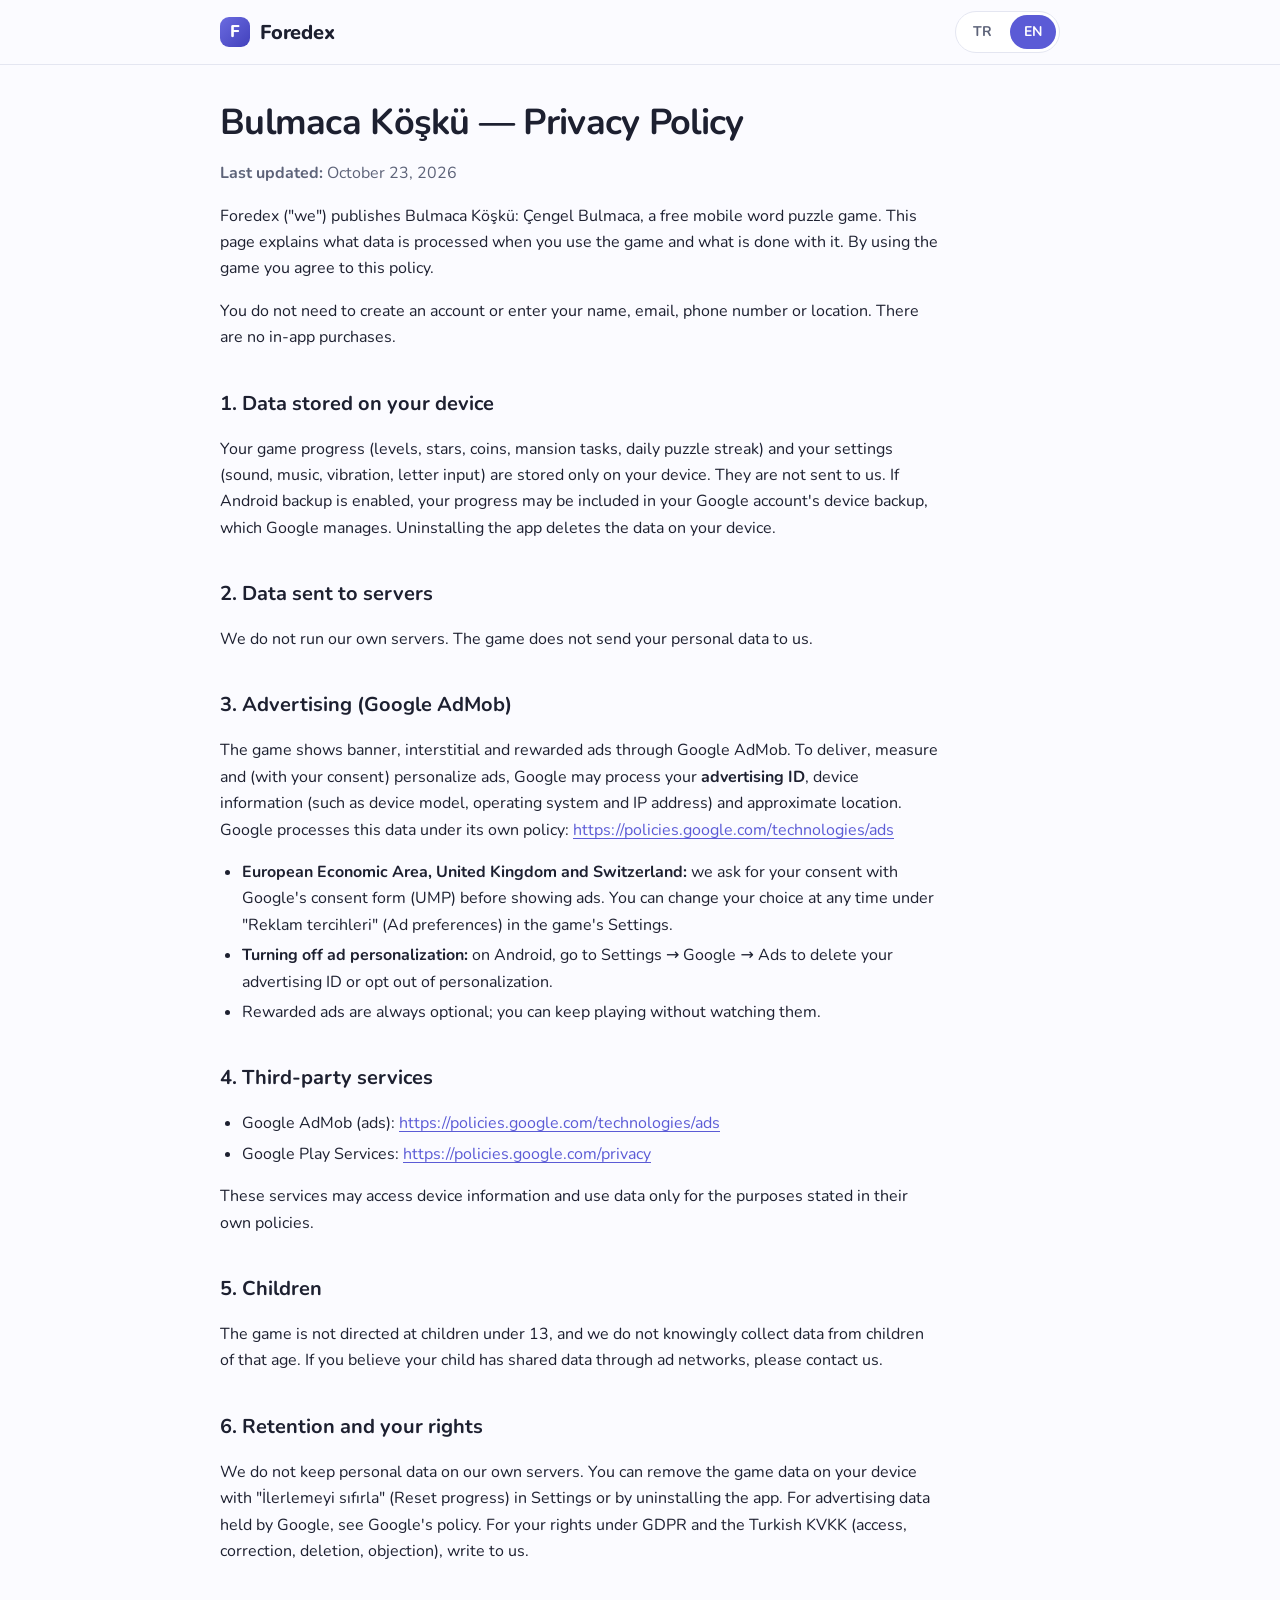
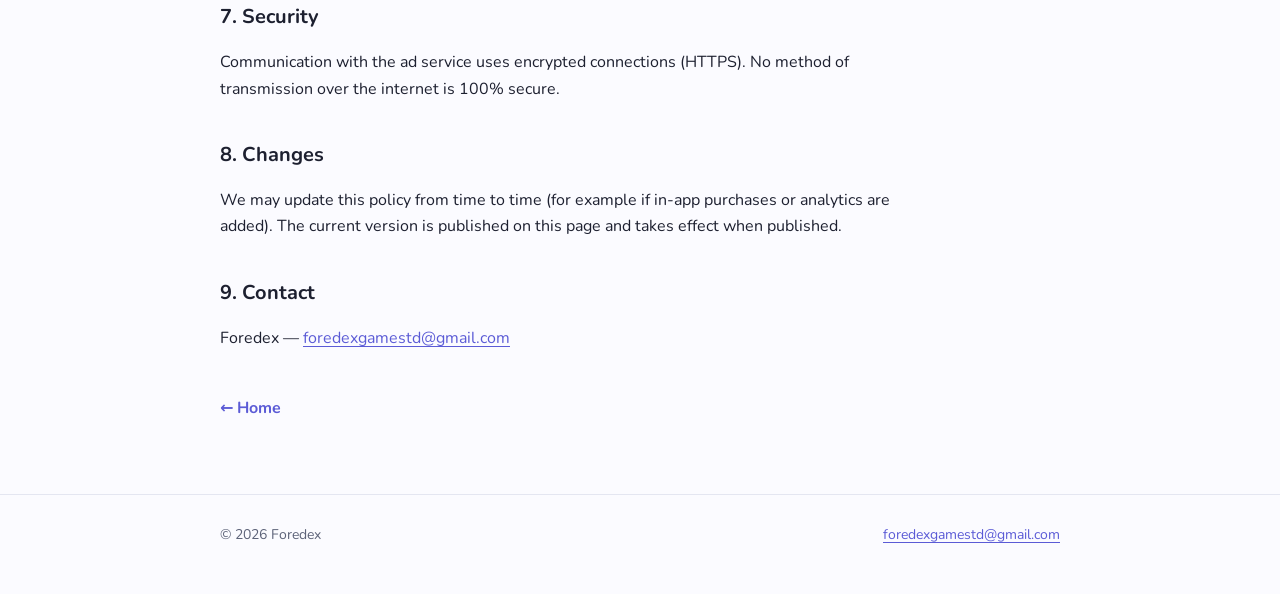
==== bulmaca-kosku/privacy/index.html @ 0a3bf7a4 "Bulmaca Köşkü gizlilik politikası Co-Authored-By: Claude Opus 5.5 <noreply@anthropic.com>" ====
<!DOCTYPE html>
<html lang="tr">
<head>
<meta charset="utf-8">
<meta name="viewport" content="width=device-width, initial-scale=1">
<title>Bulmaca Köşkü — Privacy Policy</title>
<meta name="description" content="Privacy policy / Gizlilik politikası">
<link rel="icon" href="../../assets/favicon.png">
<link rel="preconnect" href="https://fonts.googleapis.com">
<link rel="preconnect" href="https://fonts.gstatic.com" crossorigin>
<link rel="stylesheet" href="https://fonts.googleapis.com/css2?family=Nunito:wght@500;700;800&display=swap">
<link rel="stylesheet" href="../../assets/style.css">
</head>
<body>
<header class="top"><div class="wrap">
  <a class="brand" href="../../"><span class="mark">F</span>Foredex</a>
  <div class="lang" role="group" aria-label="Language / Dil">
    <button type="button" data-lang="tr" aria-pressed="true">TR</button>
    <button type="button" data-lang="en" aria-pressed="false">EN</button>
  </div>
</div></header>
<main class="wrap">
<article class="policy" data-l="tr" lang="tr">
<h1>Bulmaca Köşkü — Gizlilik Politikası</h1>
<p><strong>Son güncelleme:</strong> 23 Ekim 2026</p>
<p>Foredex ("biz") olarak Bulmaca Köşkü: Çengel Bulmaca adlı ücretsiz mobil oyunu yayınlıyoruz. Bu sayfa, oyunu kullanırken hangi verilerin işlendiğini ve bu verilerle ne yapıldığını açıklar. Oyunu kullanarak bu politikayı kabul etmiş olursunuz.</p>
<p>Oyunda hesap oluşturmanız, ad, e-posta, telefon numarası ya da konum girmeniz gerekmez. Uygulama içi satın alma yoktur.</p>
<h2>1. Cihazınızda saklanan veriler</h2>
<p>Oyun ilerlemeniz (bölümler, yıldızlar, altınlar, köşk görevleri, Günün Çengeli serisi) ve ayarlarınız (ses, müzik, titreşim, harf girişi) yalnızca cihazınızda saklanır. Bu bilgiler bize gönderilmez. Android'in yedekleme özelliği açıksa ilerlemeniz Google hesabınızın cihaz yedeğine dahil edilebilir; bu yedeği Google yönetir. Uygulamayı silerseniz cihazdaki veriler de silinir.</p>
<h2>2. Sunucuya gönderilen veriler</h2>
<p>Kendi sunucumuz yoktur. Oyun, kişisel verilerinizi bize göndermez.</p>
<h2>3. Reklamlar (Google AdMob)</h2>
<p>Oyun, Google AdMob aracılığıyla banner, geçiş ve ödüllü reklamlar gösterir. Google, reklamları sunmak, ölçmek ve (izin verdiyseniz) kişiselleştirmek için <strong>reklam kimliğinizi</strong>, cihaz bilgilerinizi (cihaz modeli, işletim sistemi, IP adresi gibi) ve yaklaşık konumunuzu işleyebilir. Bu verileri Google kendi politikasına göre işler: <a href="https://policies.google.com/technologies/ads" rel="noopener">https://policies.google.com/technologies/ads</a></p>
<ul>
<li><strong>Avrupa Ekonomik Alanı, Birleşik Krallık ve İsviçre:</strong> Reklam göstermeden önce Google'ın izin penceresi (UMP) ile onayınızı isteriz. Onayınızı oyunun Ayarlar ekranındaki "Reklam tercihleri" bölümünden istediğiniz zaman değiştirebilirsiniz.</li>
<li><strong>Reklam kişiselleştirmesini kapatma:</strong> Android'de Ayarlar → Google → Reklamlar bölümünden reklam kimliğinizi silebilir veya kişiselleştirmeyi kapatabilirsiniz.</li>
<li>Ödüllü reklamlar her zaman isteğe bağlıdır; izlemezseniz oyun oynamaya devam edebilirsiniz.</li>
</ul>
<h2>4. Üçüncü taraf hizmetler</h2>
<ul>
<li>Google AdMob (reklamlar): <a href="https://policies.google.com/technologies/ads" rel="noopener">https://policies.google.com/technologies/ads</a></li>
<li>Google Play Hizmetleri: <a href="https://policies.google.com/privacy" rel="noopener">https://policies.google.com/privacy</a></li>
</ul>
<p>Bu hizmetler cihaz bilgilerine erişebilir ve verileri kendi politikalarında belirtilen amaçlarla kullanır.</p>
<h2>5. Çocuklar</h2>
<p>Oyun 13 yaşın altındaki çocuklara yönelik değildir ve bilerek bu yaştaki çocuklardan veri toplamayız. Çocuğunuzun reklam ağları aracılığıyla veri paylaştığını düşünüyorsanız bizimle iletişime geçin.</p>
<h2>6. Verilerinizin saklanması ve haklarınız</h2>
<p>Kendi sunucularımızda kişisel verinizi tutmayız. Cihazınızdaki oyun verilerini, oyunun Ayarlar ekranındaki "İlerlemeyi sıfırla" ile veya uygulamayı silerek kaldırabilirsiniz. Google'ın tuttuğu reklam verileri için Google'ın politikasına bakın. KVKK ve GDPR kapsamındaki haklarınız (erişim, düzeltme, silme, itiraz) için bize yazabilirsiniz.</p>
<h2>7. Güvenlik</h2>
<p>Reklam hizmetiyle yapılan iletişim şifreli bağlantı (HTTPS) üzerinden gerçekleşir. İnternet üzerinden hiçbir iletim yönteminin %100 güvenli olmadığını unutmayın.</p>
<h2>8. Değişiklikler</h2>
<p>Bu politikayı zaman zaman güncelleyebiliriz (ör. uygulama içi satın alma veya analitik eklenirse). Güncel sürüm bu sayfada yayınlanır ve yayınlandığı anda yürürlüğe girer.</p>
<h2>9. İletişim</h2>
<p>Foredex — <a href="mailto:foredexgamestd@gmail.com">foredexgamestd@gmail.com</a></p>
</article>
<article class="policy" data-l="en" lang="en" hidden>
<h1>Bulmaca Köşkü — Privacy Policy</h1>
<p><strong>Last updated:</strong> October 23, 2026</p>
<p>Foredex ("we") publishes Bulmaca Köşkü: Çengel Bulmaca, a free mobile word puzzle game. This page explains what data is processed when you use the game and what is done with it. By using the game you agree to this policy.</p>
<p>You do not need to create an account or enter your name, email, phone number or location. There are no in-app purchases.</p>
<h2>1. Data stored on your device</h2>
<p>Your game progress (levels, stars, coins, mansion tasks, daily puzzle streak) and your settings (sound, music, vibration, letter input) are stored only on your device. They are not sent to us. If Android backup is enabled, your progress may be included in your Google account's device backup, which Google manages. Uninstalling the app deletes the data on your device.</p>
<h2>2. Data sent to servers</h2>
<p>We do not run our own servers. The game does not send your personal data to us.</p>
<h2>3. Advertising (Google AdMob)</h2>
<p>The game shows banner, interstitial and rewarded ads through Google AdMob. To deliver, measure and (with your consent) personalize ads, Google may process your <strong>advertising ID</strong>, device information (such as device model, operating system and IP address) and approximate location. Google processes this data under its own policy: <a href="https://policies.google.com/technologies/ads" rel="noopener">https://policies.google.com/technologies/ads</a></p>
<ul>
<li><strong>European Economic Area, United Kingdom and Switzerland:</strong> we ask for your consent with Google's consent form (UMP) before showing ads. You can change your choice at any time under "Reklam tercihleri" (Ad preferences) in the game's Settings.</li>
<li><strong>Turning off ad personalization:</strong> on Android, go to Settings → Google → Ads to delete your advertising ID or opt out of personalization.</li>
<li>Rewarded ads are always optional; you can keep playing without watching them.</li>
</ul>
<h2>4. Third-party services</h2>
<ul>
<li>Google AdMob (ads): <a href="https://policies.google.com/technologies/ads" rel="noopener">https://policies.google.com/technologies/ads</a></li>
<li>Google Play Services: <a href="https://policies.google.com/privacy" rel="noopener">https://policies.google.com/privacy</a></li>
</ul>
<p>These services may access device information and use data only for the purposes stated in their own policies.</p>
<h2>5. Children</h2>
<p>The game is not directed at children under 13, and we do not knowingly collect data from children of that age. If you believe your child has shared data through ad networks, please contact us.</p>
<h2>6. Retention and your rights</h2>
<p>We do not keep personal data on our own servers. You can remove the game data on your device with "İlerlemeyi sıfırla" (Reset progress) in Settings or by uninstalling the app. For advertising data held by Google, see Google's policy. For your rights under GDPR and the Turkish KVKK (access, correction, deletion, objection), write to us.</p>
<h2>7. Security</h2>
<p>Communication with the ad service uses encrypted connections (HTTPS). No method of transmission over the internet is 100% secure.</p>
<h2>8. Changes</h2>
<p>We may update this policy from time to time (for example if in-app purchases or analytics are added). The current version is published on this page and takes effect when published.</p>
<h2>9. Contact</h2>
<p>Foredex — <a href="mailto:foredexgamestd@gmail.com">foredexgamestd@gmail.com</a></p>
</article>
<a class="back" href="../../"><span data-l="tr">← Ana sayfa</span><span data-l="en" hidden>← Home</span></a>
</main>
<footer><div class="wrap">
  <span>© 2026 Foredex</span>
  <span><a href="mailto:foredexgamestd@gmail.com">foredexgamestd@gmail.com</a></span>
</div></footer>
<script src="../../assets/site.js"></script>
</body>
</html>
---- assets/style.css ----
:root{color-scheme:light dark;--bg:#fbfbff;--card:#fff;--fg:#1d2030;--muted:#5d6379;--accent:#5b5bd6;--accent-2:#4241bc;--line:#e4e6f1;--soft:#eef0ff;--shadow:0 1px 2px rgba(29,32,48,.05),0 8px 24px rgba(29,32,48,.06)}
@media (prefers-color-scheme:dark){:root{--bg:#121214;--card:#1b1c22;--fg:#ececf3;--muted:#a4a8bb;--accent:#a0a0f4;--accent-2:#8c8cef;--line:#2b2d38;--soft:#23243a;--shadow:none}}
*{box-sizing:border-box}html{-webkit-text-size-adjust:100%}
body{margin:0;background:var(--bg);color:var(--fg);font:16px/1.65 "Nunito",system-ui,-apple-system,"Segoe UI",Roboto,Helvetica,Arial,sans-serif}
a{color:var(--accent);text-underline-offset:3px}a:hover{color:var(--accent-2)}
.wrap{max-width:880px;margin:0 auto;padding:0 20px}
header.top{border-bottom:1px solid var(--line);background:color-mix(in srgb,var(--bg) 88%,transparent);backdrop-filter:blur(8px);position:sticky;top:0;z-index:5}
header.top .wrap{display:flex;align-items:center;justify-content:space-between;height:64px;gap:12px}
.brand{display:flex;align-items:center;gap:10px;font-weight:800;font-size:20px;color:var(--fg);text-decoration:none;letter-spacing:-.01em}
.brand .mark{width:30px;height:30px;border-radius:9px;background:linear-gradient(135deg,#6b6be0,#4241bc);color:#fff;display:grid;place-items:center;font-size:17px}
.lang{display:flex;gap:4px;padding:3px;border:1px solid var(--line);border-radius:999px;background:var(--card)}
.lang button{border:0;background:transparent;color:var(--muted);font:inherit;font-size:14px;font-weight:700;padding:5px 14px;border-radius:999px;cursor:pointer}
.lang button[aria-pressed=true]{background:var(--accent);color:#fff}
.hero{padding:72px 0 40px}
.hero h1{font-size:clamp(36px,7vw,56px);line-height:1.08;margin:0 0 16px;letter-spacing:-.03em}
.hero h1 span{background:linear-gradient(135deg,#6b6be0,#4241bc);-webkit-background-clip:text;background-clip:text;color:transparent}
@media (prefers-color-scheme:dark){.hero h1 span{background:linear-gradient(135deg,#b3b3ff,#8c8cef);-webkit-background-clip:text;background-clip:text}}
.hero p{font-size:19px;color:var(--muted);max-width:560px;margin:0}
h2.section{font-size:14px;text-transform:uppercase;letter-spacing:.08em;color:var(--muted);margin:48px 0 16px}
.card{display:flex;gap:20px;align-items:center;background:var(--card);border:1px solid var(--line);border-radius:22px;padding:22px;box-shadow:var(--shadow)}
.card img{width:96px;height:96px;border-radius:22px;flex:none}
.card h3{margin:0 0 4px;font-size:22px}
.card p{margin:0 0 12px;color:var(--muted)}
.links{display:flex;flex-wrap:wrap;gap:10px}
.btn{display:inline-block;padding:8px 16px;border-radius:999px;border:1px solid var(--line);color:var(--fg);text-decoration:none;font-weight:700;font-size:14px;background:var(--bg)}
.btn.primary{background:var(--accent);border-color:var(--accent);color:#fff}
.btn.disabled{color:var(--muted);cursor:default}
.policies{display:grid;gap:12px;grid-template-columns:repeat(auto-fit,minmax(240px,1fr))}
.policies a{display:block;background:var(--card);border:1px solid var(--line);border-radius:16px;padding:16px 18px;text-decoration:none;color:var(--fg);font-weight:700}
.policies a small{display:block;color:var(--muted);font-weight:500;margin-top:2px}
footer{margin-top:72px;border-top:1px solid var(--line);padding:28px 0 48px;color:var(--muted);font-size:14px}
footer .wrap{display:flex;flex-wrap:wrap;gap:8px 24px;justify-content:space-between}
article.policy{padding:36px 0 0;max-width:720px}
article.policy h1{font-size:clamp(28px,5vw,36px);line-height:1.2;letter-spacing:-.02em;margin:0 0 8px}
article.policy h2{font-size:20px;margin:36px 0 8px}
article.policy p,article.policy li{color:var(--fg)}
article.policy p:first-of-type{color:var(--muted)}
article.policy ul{padding-left:22px}
article.policy li{margin:4px 0}
.back{display:inline-block;margin-top:28px;font-weight:700;text-decoration:none}
[hidden]{display:none!important}
@media (max-width:520px){.card{flex-direction:column;align-items:flex-start}.hero{padding-top:48px}}
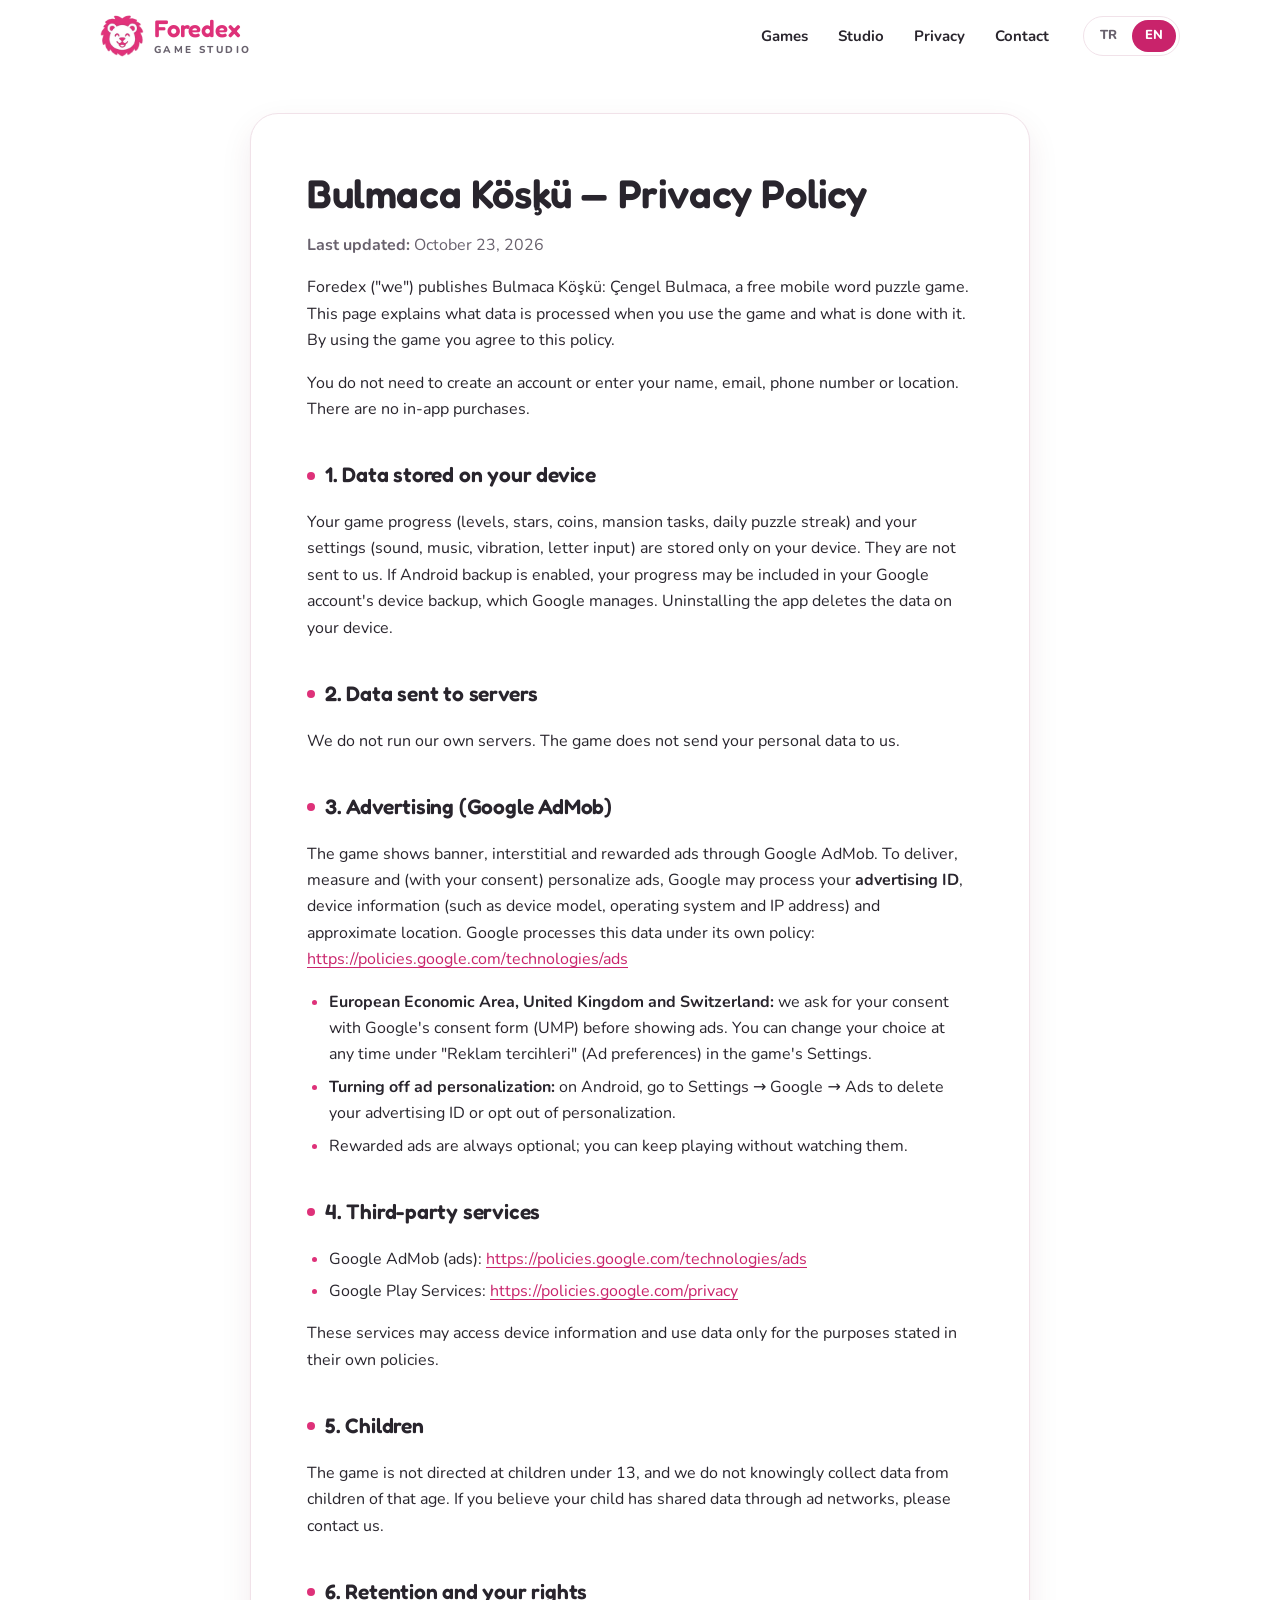
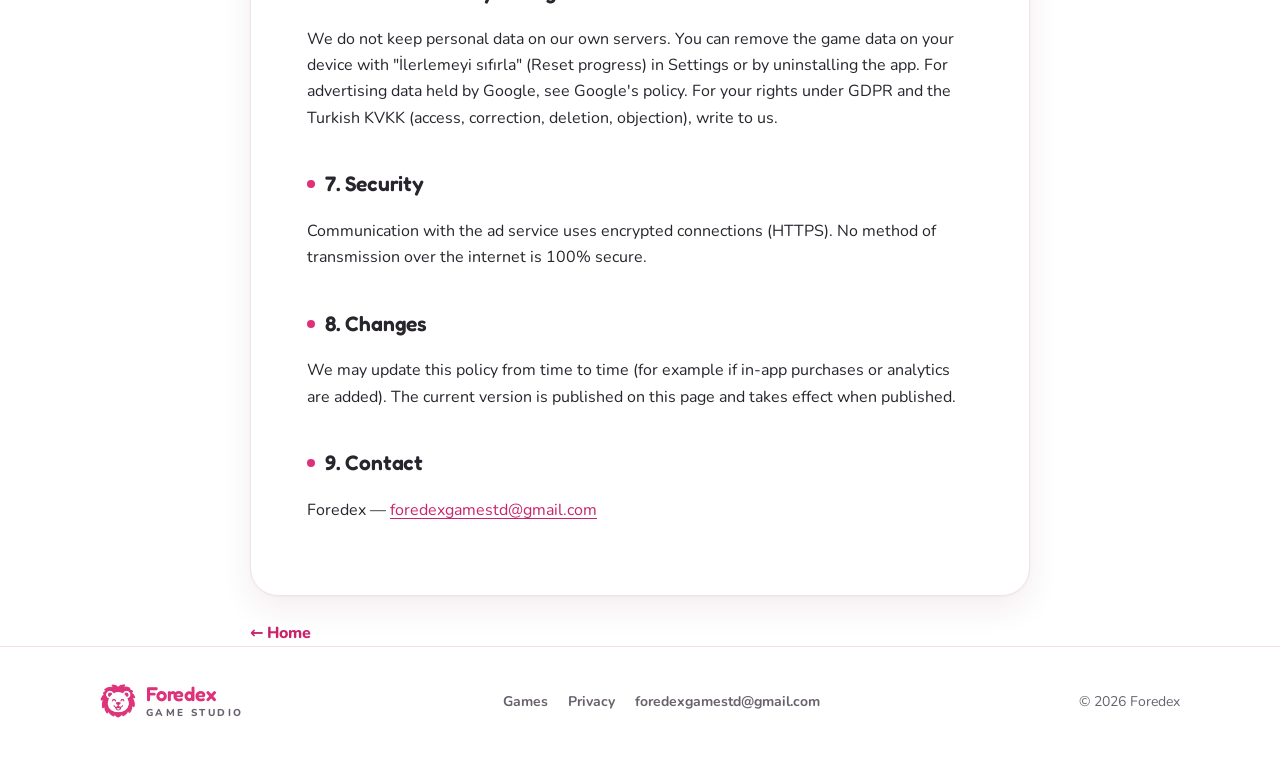
==== commit b31928a3: "Redesign the site around the Foredex logo Co-Authored-By: Claude Opus 5.5 <noreply@anthropic.com>" ====
--- a/bulmaca-kosku/privacy/index.html
+++ b/bulmaca-kosku/privacy/index.html
@@ -5,21 +5,37 @@
 <meta name="viewport" content="width=device-width, initial-scale=1">
 <title>Bulmaca Köşkü — Privacy Policy</title>
 <meta name="description" content="Privacy policy / Gizlilik politikası">
-<link rel="icon" href="../../assets/favicon.png">
+<meta name="theme-color" content="#ffffff" media="(prefers-color-scheme: light)">
+<meta name="theme-color" content="#141116" media="(prefers-color-scheme: dark)">
+<meta property="og:type" content="website">
+<meta property="og:site_name" content="Foredex Game Studio">
+<meta property="og:title" content="Bulmaca Köşkü — Privacy Policy">
+<meta property="og:description" content="Privacy policy / Gizlilik politikası">
+<meta property="og:url" content="https://kadirzbk.github.io/foredex/bulmaca-kosku/privacy/">
+<meta property="og:image" content="https://kadirzbk.github.io/foredex/assets/og.png">
+<meta name="twitter:card" content="summary_large_image">
+<link rel="icon" type="image/png" href="../../assets/favicon.png">
+<link rel="apple-touch-icon" href="../../assets/apple-touch-icon.png">
 <link rel="preconnect" href="https://fonts.googleapis.com">
 <link rel="preconnect" href="https://fonts.gstatic.com" crossorigin>
-<link rel="stylesheet" href="https://fonts.googleapis.com/css2?family=Nunito:wght@500;700;800&display=swap">
+<link rel="stylesheet" href="https://fonts.googleapis.com/css2?family=Fredoka:wght@500..700&family=Nunito:wght@400..800&display=swap">
 <link rel="stylesheet" href="../../assets/style.css">
 </head>
 <body>
 <header class="top"><div class="wrap">
-  <a class="brand" href="../../"><span class="mark">F</span>Foredex</a>
+  <a class="brand" href="../../"><img src="../../assets/mark.png" alt="" width="44" height="44"><span><b>Foredex</b><small>GAME STUDIO</small></span></a>
+  <nav class="nav" aria-label="Menu">
+    <a href="../../#games"><span data-l="tr">Oyunlar</span><span data-l="en" hidden>Games</span></a>
+    <a href="../../#about"><span data-l="tr">Stüdyo</span><span data-l="en" hidden>Studio</span></a>
+    <a href="../../#privacy"><span data-l="tr">Gizlilik</span><span data-l="en" hidden>Privacy</span></a>
+    <a href="../../#contact"><span data-l="tr">İletişim</span><span data-l="en" hidden>Contact</span></a>
+  </nav>
   <div class="lang" role="group" aria-label="Language / Dil">
     <button type="button" data-lang="tr" aria-pressed="true">TR</button>
     <button type="button" data-lang="en" aria-pressed="false">EN</button>
   </div>
 </div></header>
-<main class="wrap">
+<main class="wrap page">
 <article class="policy" data-l="tr" lang="tr">
 <h1>Bulmaca Köşkü — Gizlilik Politikası</h1>
 <p><strong>Son güncelleme:</strong> 23 Ekim 2026</p>
@@ -89,8 +105,13 @@
 <a class="back" href="../../"><span data-l="tr">← Ana sayfa</span><span data-l="en" hidden>← Home</span></a>
 </main>
 <footer><div class="wrap">
+  <a class="brand" href="../../"><img src="../../assets/mark.png" alt="" width="36" height="36" loading="lazy"><span><b>Foredex</b><small>GAME STUDIO</small></span></a>
+  <nav aria-label="Footer">
+    <a href="../../#games"><span data-l="tr">Oyunlar</span><span data-l="en" hidden>Games</span></a>
+    <a href="../../#privacy"><span data-l="tr">Gizlilik</span><span data-l="en" hidden>Privacy</span></a>
+    <a href="mailto:foredexgamestd@gmail.com">foredexgamestd@gmail.com</a>
+  </nav>
   <span>© 2026 Foredex</span>
-  <span><a href="mailto:foredexgamestd@gmail.com">foredexgamestd@gmail.com</a></span>
 </div></footer>
 <script src="../../assets/site.js"></script>
 </body>
--- a/assets/style.css
+++ b/assets/style.css
@@ -1,42 +1,118 @@
-:root{color-scheme:light dark;--bg:#fbfbff;--card:#fff;--fg:#1d2030;--muted:#5d6379;--accent:#5b5bd6;--accent-2:#4241bc;--line:#e4e6f1;--soft:#eef0ff;--shadow:0 1px 2px rgba(29,32,48,.05),0 8px 24px rgba(29,32,48,.06)}
-@media (prefers-color-scheme:dark){:root{--bg:#121214;--card:#1b1c22;--fg:#ececf3;--muted:#a4a8bb;--accent:#a0a0f4;--accent-2:#8c8cef;--line:#2b2d38;--soft:#23243a;--shadow:none}}
-*{box-sizing:border-box}html{-webkit-text-size-adjust:100%}
+:root{color-scheme:light dark;--bg:#fff;--soft:#fff4f8;--card:#fff;--fg:#29252d;--muted:#69626e;--pink:#de3179;--accent:#c9236b;--accent-2:#a8195a;--on-accent:#fff;--line:#f1e2e9;--chip:#fde8f1;--chip-fg:#b01c5e;--shadow:0 1px 2px rgba(90,20,55,.04),0 12px 32px rgba(90,20,55,.08)}
+@media (prefers-color-scheme:dark){:root{--bg:#141116;--soft:#1a151c;--card:#201a23;--fg:#f4eff5;--muted:#b4abb8;--pink:#ff5c9d;--accent:#ff6aa5;--accent-2:#ff8fbd;--on-accent:#2b0717;--line:#30273a;--chip:#3a2130;--chip-fg:#ff9cc4;--shadow:0 12px 32px rgba(0,0,0,.3)}}
+*{box-sizing:border-box}html{-webkit-text-size-adjust:100%;scroll-behavior:smooth;scroll-padding-top:84px}
 body{margin:0;background:var(--bg);color:var(--fg);font:16px/1.65 "Nunito",system-ui,-apple-system,"Segoe UI",Roboto,Helvetica,Arial,sans-serif}
+h1,h2,h3,.brand b{font-family:"Fredoka","Nunito",system-ui,sans-serif;font-weight:600;letter-spacing:-.01em}
 a{color:var(--accent);text-underline-offset:3px}a:hover{color:var(--accent-2)}
-.wrap{max-width:880px;margin:0 auto;padding:0 20px}
-header.top{border-bottom:1px solid var(--line);background:color-mix(in srgb,var(--bg) 88%,transparent);backdrop-filter:blur(8px);position:sticky;top:0;z-index:5}
-header.top .wrap{display:flex;align-items:center;justify-content:space-between;height:64px;gap:12px}
-.brand{display:flex;align-items:center;gap:10px;font-weight:800;font-size:20px;color:var(--fg);text-decoration:none;letter-spacing:-.01em}
-.brand .mark{width:30px;height:30px;border-radius:9px;background:linear-gradient(135deg,#6b6be0,#4241bc);color:#fff;display:grid;place-items:center;font-size:17px}
-.lang{display:flex;gap:4px;padding:3px;border:1px solid var(--line);border-radius:999px;background:var(--card)}
-.lang button{border:0;background:transparent;color:var(--muted);font:inherit;font-size:14px;font-weight:700;padding:5px 14px;border-radius:999px;cursor:pointer}
-.lang button[aria-pressed=true]{background:var(--accent);color:#fff}
-.hero{padding:72px 0 40px}
-.hero h1{font-size:clamp(36px,7vw,56px);line-height:1.08;margin:0 0 16px;letter-spacing:-.03em}
-.hero h1 span{background:linear-gradient(135deg,#6b6be0,#4241bc);-webkit-background-clip:text;background-clip:text;color:transparent}
-@media (prefers-color-scheme:dark){.hero h1 span{background:linear-gradient(135deg,#b3b3ff,#8c8cef);-webkit-background-clip:text;background-clip:text}}
-.hero p{font-size:19px;color:var(--muted);max-width:560px;margin:0}
-h2.section{font-size:14px;text-transform:uppercase;letter-spacing:.08em;color:var(--muted);margin:48px 0 16px}
-.card{display:flex;gap:20px;align-items:center;background:var(--card);border:1px solid var(--line);border-radius:22px;padding:22px;box-shadow:var(--shadow)}
-.card img{width:96px;height:96px;border-radius:22px;flex:none}
-.card h3{margin:0 0 4px;font-size:22px}
-.card p{margin:0 0 12px;color:var(--muted)}
-.links{display:flex;flex-wrap:wrap;gap:10px}
-.btn{display:inline-block;padding:8px 16px;border-radius:999px;border:1px solid var(--line);color:var(--fg);text-decoration:none;font-weight:700;font-size:14px;background:var(--bg)}
-.btn.primary{background:var(--accent);border-color:var(--accent);color:#fff}
-.btn.disabled{color:var(--muted);cursor:default}
-.policies{display:grid;gap:12px;grid-template-columns:repeat(auto-fit,minmax(240px,1fr))}
-.policies a{display:block;background:var(--card);border:1px solid var(--line);border-radius:16px;padding:16px 18px;text-decoration:none;color:var(--fg);font-weight:700}
-.policies a small{display:block;color:var(--muted);font-weight:500;margin-top:2px}
-footer{margin-top:72px;border-top:1px solid var(--line);padding:28px 0 48px;color:var(--muted);font-size:14px}
-footer .wrap{display:flex;flex-wrap:wrap;gap:8px 24px;justify-content:space-between}
-article.policy{padding:36px 0 0;max-width:720px}
-article.policy h1{font-size:clamp(28px,5vw,36px);line-height:1.2;letter-spacing:-.02em;margin:0 0 8px}
-article.policy h2{font-size:20px;margin:36px 0 8px}
-article.policy p,article.policy li{color:var(--fg)}
+:focus-visible{outline:3px solid var(--pink);outline-offset:3px;border-radius:10px}
+.wrap{max-width:1120px;margin:0 auto;padding:0 20px}
+header.top{position:sticky;top:0;z-index:10;background:color-mix(in srgb,var(--bg) 86%,transparent);backdrop-filter:saturate(1.4) blur(10px);-webkit-backdrop-filter:saturate(1.4) blur(10px);border-bottom:1px solid transparent;transition:border-color .2s,box-shadow .2s}
+header.top.scrolled{border-bottom-color:var(--line);box-shadow:0 6px 24px rgba(90,20,55,.06)}
+header.top .wrap{display:flex;align-items:center;gap:20px;height:72px}
+.brand{display:flex;align-items:center;gap:10px;color:var(--fg);text-decoration:none;margin-right:auto}
+.brand img{width:44px;height:44px}
+.brand span{display:flex;flex-direction:column;line-height:1}
+.brand b{font-size:24px;color:var(--pink)}
+.brand small{font-size:10px;font-weight:800;letter-spacing:.24em;color:var(--muted);margin-top:4px}
+.nav{display:flex;gap:2px}
+.nav a{color:var(--fg);text-decoration:none;font-weight:700;font-size:15px;padding:8px 14px;border-radius:999px}
+.nav a:hover{background:var(--chip);color:var(--chip-fg)}
+.lang{display:flex;gap:2px;padding:3px;border:1px solid var(--line);border-radius:999px;background:var(--card)}
+.lang button{border:0;background:transparent;color:var(--muted);font:inherit;font-size:13px;font-weight:800;padding:5px 13px;border-radius:999px;cursor:pointer}
+.lang button[aria-pressed=true]{background:var(--accent);color:var(--on-accent)}
+.eyebrow{display:inline-flex;align-items:center;gap:10px;margin:0 0 14px;font-size:13px;font-weight:800;letter-spacing:.2em;text-transform:uppercase;color:var(--accent)}
+.eyebrow::before,.eyebrow::after{content:"";width:6px;height:6px;border-radius:50%;background:currentColor;opacity:.55}
+.btn{display:inline-flex;align-items:center;gap:8px;padding:10px 20px;border-radius:999px;border:1.5px solid var(--line);background:var(--card);color:var(--fg);text-decoration:none;font-weight:800;font-size:15px;line-height:1.3;transition:transform .15s,background .15s,border-color .15s}
+.btn:hover{border-color:var(--pink);color:var(--fg)}
+.btn.primary{background:var(--accent);border-color:var(--accent);color:var(--on-accent)}
+.btn.primary:hover{background:var(--accent-2);border-color:var(--accent-2);color:var(--on-accent);transform:translateY(-1px)}
+.btn.lg{padding:14px 26px;font-size:16px}
+.btn.sm{padding:8px 15px;font-size:14px}
+.btn svg{width:15px;height:15px;fill:currentColor;flex:none}
+.btn.disabled{color:var(--muted);background:var(--soft);border-color:var(--line);cursor:default}
+.hero{overflow:hidden;background:radial-gradient(55% 75% at 82% 45%,var(--chip) 0,transparent 70%)}
+.hero-grid{display:grid;grid-template-columns:1.05fr .95fr;align-items:center;gap:48px;padding-top:56px;padding-bottom:88px}
+.hero h1{font-size:clamp(40px,6vw,66px);line-height:1.04;margin:0 0 20px}
+.hero h1 em{font-style:normal;color:var(--pink)}
+.lead{font-size:20px;color:var(--muted);max-width:500px;margin:0 0 30px}
+.cta{display:flex;flex-wrap:wrap;gap:12px}
+.stack{display:flex;align-items:center;gap:14px;margin-top:36px;color:var(--muted);font-size:14px;font-weight:700}
+.stack div{display:flex}
+.stack img{width:38px;height:38px;border-radius:11px;border:2px solid var(--bg);margin-left:-9px;box-shadow:0 4px 10px rgba(90,20,55,.12)}
+.stack img:first-child{margin-left:0}
+.hero-art{position:relative;width:100%;max-width:460px;justify-self:center}
+.hero-art::before{content:"";position:absolute;inset:-5%;border-radius:50%;border:2px dashed color-mix(in srgb,var(--pink) 30%,transparent);animation:spin 80s linear infinite}
+.badge{position:relative;display:block;width:100%;height:auto;filter:drop-shadow(0 26px 40px rgba(222,49,121,.28))}
+.float{position:absolute;width:21%;height:auto;border-radius:23%;box-shadow:0 14px 30px rgba(90,20,55,.2);animation:bob 6s ease-in-out infinite}
+.f1{top:6%;left:-7%;rotate:-10deg}
+.f2{top:-3%;right:3%;rotate:9deg;animation-delay:-1.5s}
+.f3{bottom:8%;left:-4%;rotate:7deg;animation-delay:-3s}
+.f4{bottom:-2%;right:-5%;rotate:-8deg;animation-delay:-4.5s}
+@keyframes bob{50%{translate:0 -12px}}
+@keyframes spin{to{rotate:360deg}}
+.block{padding:88px 0}
+.block.alt{background:var(--soft)}
+.section-head{max-width:640px;margin:0 0 40px}
+.section-head h2{font-size:clamp(30px,4.5vw,44px);line-height:1.1;margin:0 0 12px}
+.section-head p{margin:0;color:var(--muted);font-size:18px}
+.games{display:flex;flex-wrap:wrap;gap:20px;justify-content:center}
+.game{position:relative;flex:1 1 300px;max-width:356px;display:flex;flex-direction:column;background:var(--card);border:1px solid var(--line);border-radius:26px;padding:24px;box-shadow:var(--shadow);transition:transform .2s,border-color .2s}
+.game:hover{transform:translateY(-4px);border-color:color-mix(in srgb,var(--pink) 35%,var(--line))}
+.game img{width:80px;height:80px;border-radius:20px;box-shadow:0 6px 16px rgba(90,20,55,.14);margin-bottom:16px}
+.game h3{font-size:21px;line-height:1.25;margin:0 0 8px}
+.chip{align-self:flex-start;font-size:12px;font-weight:800;letter-spacing:.03em;padding:3px 11px;border-radius:999px;background:var(--chip);color:var(--chip-fg)}
+.game p{color:var(--muted);margin:12px 0 20px;flex:1}
+.actions{display:flex;align-items:center;flex-wrap:wrap;gap:10px 18px;margin-top:auto}
+.actions .link{font-size:14px;font-weight:700;color:var(--muted)}
+.actions .link:hover{color:var(--accent)}
+.sub{display:flex;align-items:center;gap:12px;font-size:26px;margin:64px 0 20px}
+.sub::after{content:"";flex:1;height:1px;background:var(--line)}
+.soon{display:grid;grid-template-columns:repeat(auto-fit,minmax(320px,1fr));gap:20px}
+.soon .game{max-width:none;flex-direction:row;align-items:flex-start;gap:20px;background:linear-gradient(135deg,var(--card) 40%,var(--chip))}
+.soon .game img{width:96px;height:96px;flex:none;margin:0}
+.soon .game > div{display:flex;flex-direction:column;align-self:stretch}
+.soon .game small{display:block;font-size:14px;font-weight:700;color:var(--muted);margin-top:2px}
+.ribbon{position:absolute;top:18px;right:18px;font-size:11px;font-weight:800;letter-spacing:.12em;text-transform:uppercase;padding:4px 10px;border-radius:999px;background:var(--accent);color:var(--on-accent)}
+.values{display:grid;grid-template-columns:repeat(auto-fit,minmax(240px,1fr));gap:20px}
+.value{background:var(--card);border:1px solid var(--line);border-radius:26px;padding:28px}
+.value .ic{width:54px;height:54px;border-radius:17px;background:var(--chip);color:var(--pink);display:grid;place-items:center;margin-bottom:18px}
+.value h3{font-size:20px;margin:0 0 6px}
+.value p{margin:0;color:var(--muted)}
+.ic svg,.policies svg{width:26px;height:26px;fill:none;stroke:currentColor;stroke-width:2;stroke-linecap:round;stroke-linejoin:round}
+.policies{display:grid;gap:16px;grid-template-columns:repeat(auto-fit,minmax(260px,1fr))}
+.policies a{display:flex;align-items:center;gap:14px;background:var(--card);border:1px solid var(--line);border-radius:20px;padding:18px 20px;text-decoration:none;color:var(--fg);font-weight:800;transition:border-color .15s,transform .15s}
+.policies a:hover{border-color:var(--pink);transform:translateY(-2px);color:var(--fg)}
+.policies svg{color:var(--pink);flex:none}
+.policies small{display:block;color:var(--muted);font-weight:600}
+.contact{position:relative;overflow:hidden;display:grid;grid-template-columns:1fr auto;align-items:center;gap:24px;border-radius:32px;padding:56px;background:linear-gradient(135deg,#e43a82,#b51b60);color:#fff}
+.contact::after{content:"";position:absolute;right:-50px;bottom:-90px;width:300px;height:300px;background:url(mark.png) center/contain no-repeat;filter:brightness(0) invert(1);opacity:.1}
+.contact > *{position:relative;z-index:1}
+.contact h2{font-size:clamp(28px,4vw,42px);line-height:1.1;margin:0 0 8px}
+.contact p{margin:0;font-size:18px;opacity:.92}
+.contact .btn{background:#fff;border-color:#fff;color:#a8195a}
+.contact .btn:hover{transform:translateY(-1px)}
+.contact .btn svg{fill:none;stroke:currentColor;stroke-width:2;width:18px;height:18px}
+footer{border-top:1px solid var(--line);padding:36px 0 44px;color:var(--muted);font-size:14px}
+footer .wrap{display:flex;flex-wrap:wrap;align-items:center;justify-content:space-between;gap:16px 32px}
+footer .brand{margin:0}
+footer .brand img{width:36px;height:36px}
+footer .brand b{font-size:20px}
+footer nav{display:flex;flex-wrap:wrap;gap:6px 20px}
+footer nav a{color:var(--muted);text-decoration:none;font-weight:700}
+footer nav a:hover{color:var(--accent)}
+.page{padding-top:40px}
+article.policy{max-width:780px;margin:0 auto;background:var(--card);border:1px solid var(--line);border-radius:28px;padding:clamp(24px,5vw,56px);box-shadow:var(--shadow)}
+article.policy h1{font-size:clamp(28px,4.5vw,40px);line-height:1.15;margin:0 0 8px}
+article.policy h2{display:flex;align-items:center;gap:10px;font-size:21px;margin:36px 0 8px}
+article.policy h2::before{content:"";width:8px;height:8px;border-radius:50%;background:var(--pink);flex:none}
 article.policy p:first-of-type{color:var(--muted)}
 article.policy ul{padding-left:22px}
-article.policy li{margin:4px 0}
-.back{display:inline-block;margin-top:28px;font-weight:700;text-decoration:none}
+article.policy li{margin:6px 0}
+article.policy li::marker{color:var(--pink)}
+article.policy a{overflow-wrap:anywhere}
+.back{display:block;max-width:780px;margin:24px auto 0;font-weight:800;text-decoration:none}
 [hidden]{display:none!important}
-@media (max-width:520px){.card{flex-direction:column;align-items:flex-start}.hero{padding-top:48px}}
+@media (max-width:900px){.hero-grid{grid-template-columns:1fr;gap:56px;padding-top:40px;padding-bottom:72px}.hero-art{max-width:340px}}
+@media (max-width:760px){.nav{display:none}.block{padding:64px 0}.contact{grid-template-columns:1fr;padding:36px 28px}}
+@media (max-width:520px){.soon{grid-template-columns:1fr}.soon .game{flex-direction:column}.ribbon{top:24px}.lead{font-size:18px}.hero-art{max-width:270px}.f1{left:-12%}.f4{right:-10%}}
+@media (prefers-reduced-motion:reduce){*,::before{animation:none!important;transition:none!important}html{scroll-behavior:auto}}
